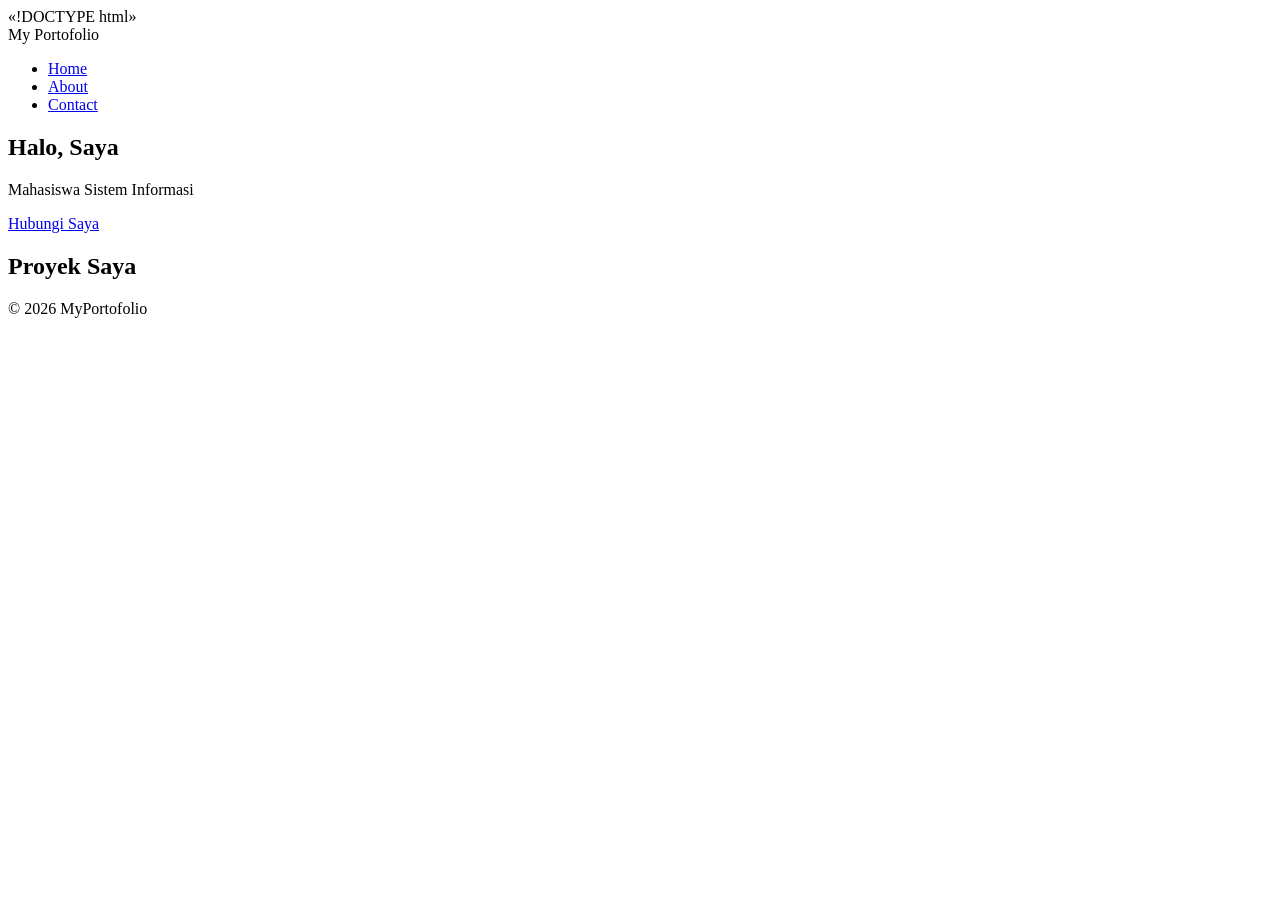
==== portofolio/index.html @ 7e764623 "branch 1" ====
«!DOCTYPE html»
<html lang-iid">

<head>
    <meta charset="UTF-8">
    <meta name="viewport" content="width=device-width, initial-scale=1.0">
    <title>Portofolio Saya</title>
    <link rel="stylesheet" href="css/style.css">
</head>

<body>
    <!-- Navigasi -->
    <nav>
        <div class="container">
            <div class="logo">My Portofolio</div>
            <ul class="nav-links">
                <li><a href="index.html" class="active">Home</a></li>
                <li><a href="about.html">About</a></li>
                <li><a href="contact.html">Contact</a></li>
            </ul>
        </div>
    </nav>
    <!-- Hero Section -->
    <section class="hero">
        <div class="container">
            <div class="hero-content">
                <h1>Halo, Saya <span id="typing-text"></span></h1>
                <p>Mahasiswa Sistem Informasi</p>
                <a href="contact.html" class="btn">Hubungi Saya</a>
            </div>
        </div>
    </section>
    <!-- Proyek Saya -->
    <section class="projects">
        <div class="container">
            <h2>Proyek Saya</h2>
            <div class="project-grid" id="project-grid">
                <!-- Data proyek akan diisi otomatis oleh JavaScript -->
            </div>
        </div>
    </section>
    <!-- Footer -->
    <footer>
        <p>&copy; 2026 MyPortofolio</p>
    </footer>
    <script src="js/main.js"></script>
</body>

</html>
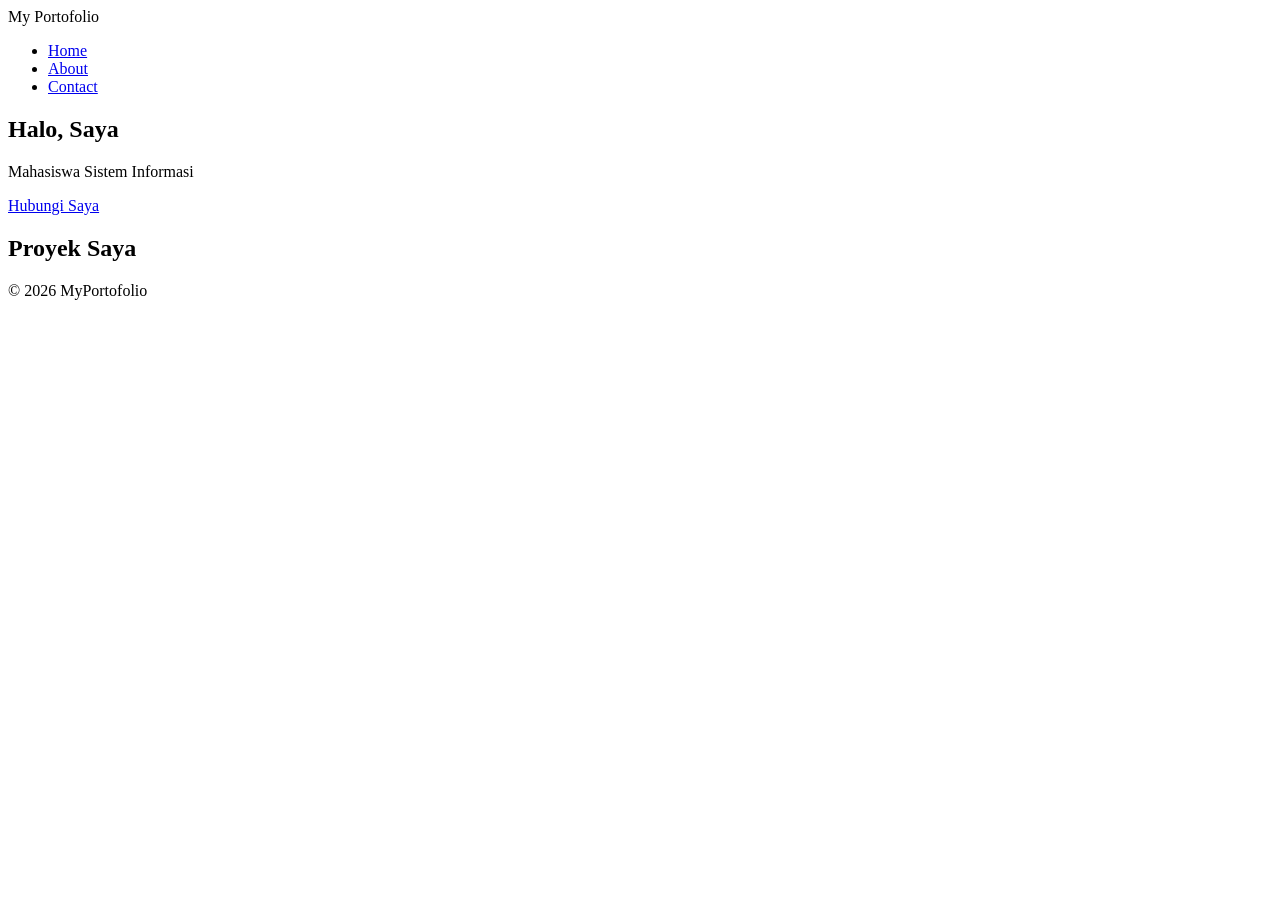
==== commit 6038f045: "update 1" ====
--- a/portofolio/index.html
+++ b/portofolio/index.html
@@ -1,18 +1,22 @@
-«!DOCTYPE html»
-<html lang-iid">
+<!DOCTYPE html>
+
+<html lang="id">
 
 <head>
     <meta charset="UTF-8">
     <meta name="viewport" content="width=device-width, initial-scale=1.0">
     <title>Portofolio Saya</title>
-    <link rel="stylesheet" href="css/style.css">
+
+    <link rel="stylesheet" href="css/script.css">
 </head>
 
 <body>
+
     <!-- Navigasi -->
     <nav>
         <div class="container">
             <div class="logo">My Portofolio</div>
+
             <ul class="nav-links">
                 <li><a href="index.html" class="active">Home</a></li>
                 <li><a href="about.html">About</a></li>
@@ -20,6 +24,7 @@
             </ul>
         </div>
     </nav>
+
     <!-- Hero Section -->
     <section class="hero">
         <div class="container">
@@ -30,20 +35,25 @@
             </div>
         </div>
     </section>
+
     <!-- Proyek Saya -->
     <section class="projects">
         <div class="container">
             <h2>Proyek Saya</h2>
+
             <div class="project-grid" id="project-grid">
                 <!-- Data proyek akan diisi otomatis oleh JavaScript -->
             </div>
         </div>
     </section>
+
     <!-- Footer -->
     <footer>
         <p>&copy; 2026 MyPortofolio</p>
     </footer>
+
     <script src="js/main.js"></script>
+
 </body>
 
 </html>
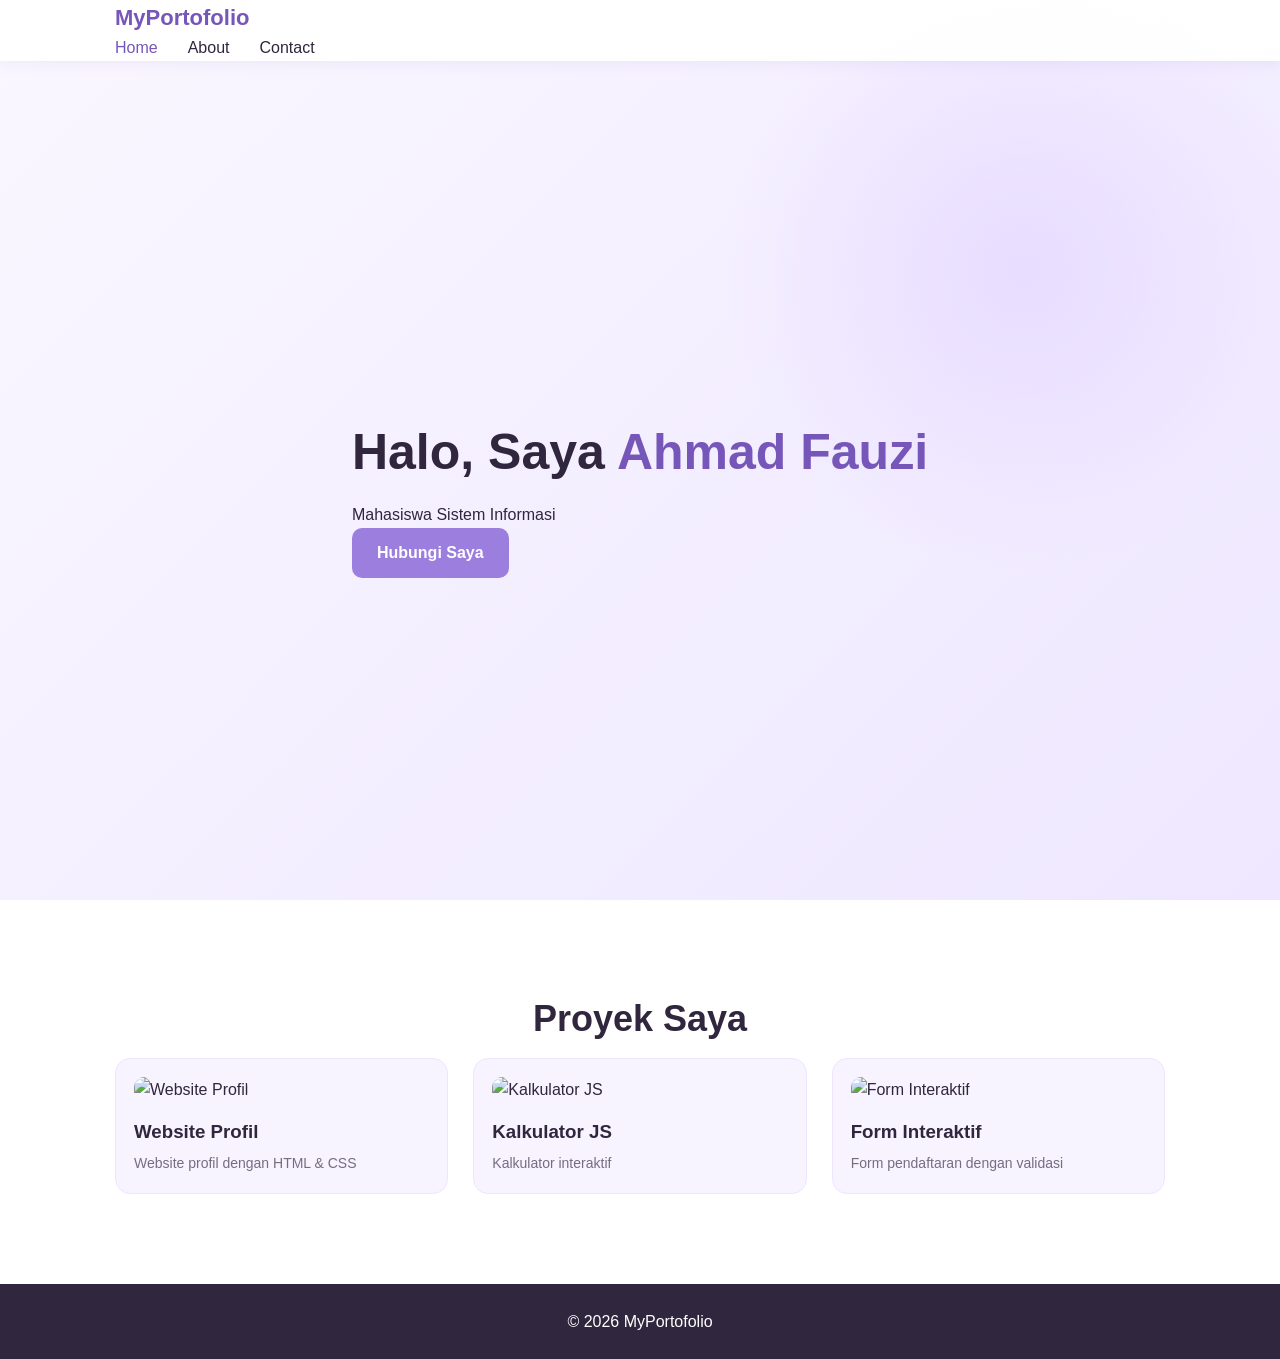
==== commit fd477d2b: "Branch 1" ====
--- a/portofolio/index.html
+++ b/portofolio/index.html
@@ -3,53 +3,85 @@
 <html lang="id">
 
 <head>
+
     <meta charset="UTF-8">
+
     <meta name="viewport" content="width=device-width, initial-scale=1.0">
+
     <title>Portofolio Saya</title>
 
-    <link rel="stylesheet" href="css/script.css">
+    <link rel="stylesheet" href="css/style.css">
+
 </head>
 
 <body>
 
     <!-- Navigasi -->
+
     <nav>
+
         <div class="container">
-            <div class="logo">My Portofolio</div>
+
+            <div class="logo">MyPortofolio</div>
 
             <ul class="nav-links">
+
                 <li><a href="index.html" class="active">Home</a></li>
+
                 <li><a href="about.html">About</a></li>
+
                 <li><a href="contact.html">Contact</a></li>
+
             </ul>
+
         </div>
+
     </nav>
 
     <!-- Hero Section -->
+
     <section class="hero">
+
         <div class="container">
+
             <div class="hero-content">
+
                 <h1>Halo, Saya <span id="typing-text"></span></h1>
+
                 <p>Mahasiswa Sistem Informasi</p>
+
                 <a href="contact.html" class="btn">Hubungi Saya</a>
+
             </div>
+
         </div>
+
     </section>
 
     <!-- Proyek Saya -->
+
     <section class="projects">
+
         <div class="container">
+
             <h2>Proyek Saya</h2>
 
             <div class="project-grid" id="project-grid">
+
                 <!-- Data proyek akan diisi otomatis oleh JavaScript -->
+
             </div>
+
         </div>
+
     </section>
 
     <!-- Footer -->
+
     <footer>
+
         <p>&copy; 2026 MyPortofolio</p>
+
     </footer>
 
     <script src="js/main.js"></script>
--- a/portofolio/css/style.css
+++ b/portofolio/css/style.css
@@ -0,0 +1,469 @@
+/* =========================
+   RESET
+========================= */
+
+* {
+    margin: 0;
+    padding: 0;
+    box-sizing: border-box;
+}
+
+
+/* ======================
+   VARIABLES
+========================= */
+
+:root {
+    --primary: #9b7ede;
+    --primary-dark: #7656b8;
+
+    --purple-light: #eee7ff;
+    --purple-soft: #f7f3ff;
+
+    --dark: #30263d;
+    --gray: #756d80;
+
+    --white: #ffffff;
+    --light: #faf8ff;
+
+    --shadow: 0 10px 30px rgba(130, 96, 180, 0.12);
+}
+
+
+/* =========================
+   BODY
+========================= */
+
+body {
+    font-family: 'Segoe UI', sans-serif;
+    background: var(--light);
+    color: var(--dark);
+    line-height: 1.6;
+
+    transition: 0.3s;
+}
+
+.container {
+    max-width: 1100px;
+    margin: auto;
+    padding: 0 25px;
+}
+
+
+/* =========================
+   NAVIGATION
+========================= */
+
+nav {
+    background: rgba(255, 255, 255, 0.95);
+    box-shadow: 0 2px 15px rgba(100, 70, 150, 0.08);
+
+    position: fixed;
+    width: 100%;
+    top: 0;
+
+    z-index: 100;
+}
+
+.nav-container {
+    display: flex;
+    justify-content: space-between;
+    align-items: center;
+
+    padding-top: 15px;
+    padding-bottom: 15px;
+}
+
+.logo {
+    font-size: 22px;
+    font-weight: 700;
+    color: var(--primary-dark);
+}
+
+.nav-links {
+    display: flex;
+    list-style: none;
+    gap: 30px;
+}
+
+.nav-links a {
+    text-decoration: none;
+    color: var(--dark);
+    font-weight: 500;
+
+    transition: 0.3s;
+}
+
+.nav-links a:hover,
+.nav-links a.active {
+    color: var(--primary-dark);
+}
+
+
+/* =========================
+   THEME BUTTON
+========================= */
+
+.theme-btn {
+    border: none;
+    background: var(--purple-light);
+
+    width: 40px;
+    height: 40px;
+
+    border-radius: 50%;
+    cursor: pointer;
+
+    font-size: 17px;
+
+    transition: 0.3s;
+}
+
+.theme-btn:hover {
+    transform: rotate(15deg) scale(1.05);
+}
+
+
+/* =========================
+   HERO
+========================= */
+
+.hero {
+    min-height: 100vh;
+
+    padding-top: 100px;
+
+    background:
+        radial-gradient(circle at 80% 30%, #e8dcff 0, transparent 25%),
+        linear-gradient(135deg, #faf7ff, #eee7ff);
+
+    display: flex;
+    align-items: center;
+}
+
+.hero-container {
+    display: flex;
+    align-items: center;
+    justify-content: space-between;
+
+    gap: 60px;
+}
+
+.hero-content {
+    max-width: 650px;
+}
+
+.hello {
+    color: var(--primary-dark);
+    font-size: 14px;
+    font-weight: 700;
+    letter-spacing: 2px;
+
+    margin-bottom: 15px;
+}
+
+.hero-content h1 {
+    font-size: 50px;
+    line-height: 1.2;
+
+    margin-bottom: 20px;
+}
+
+.hero-content h1 span {
+    color: var(--primary-dark);
+}
+
+.description {
+    color: var(--gray);
+    max-width: 550px;
+
+    margin-bottom: 30px;
+}
+
+
+/* =========================
+   BUTTON
+========================= */
+
+.hero-buttons {
+    display: flex;
+    gap: 15px;
+}
+
+.btn,
+.btn-outline {
+    display: inline-block;
+
+    padding: 12px 25px;
+
+    border-radius: 10px;
+
+    text-decoration: none;
+    font-weight: 600;
+
+    transition: 0.3s;
+}
+
+.btn {
+    background: var(--primary);
+    color: white;
+}
+
+.btn:hover {
+    background: var(--primary-dark);
+    transform: translateY(-3px);
+    box-shadow: var(--shadow);
+}
+
+.btn-outline {
+    border: 2px solid var(--primary);
+    color: var(--primary-dark);
+}
+
+.btn-outline:hover {
+    background: var(--primary);
+    color: white;
+}
+
+
+/* =========================
+   HERO DECORATION
+========================= */
+
+.hero-decoration {
+    display: flex;
+    justify-content: center;
+    align-items: center;
+}
+
+.circle {
+    width: 230px;
+    height: 230px;
+
+    border-radius: 50%;
+
+    background: linear-gradient(
+        135deg,
+        #cbb5f5,
+        #a98cdd
+    );
+
+    display: flex;
+    justify-content: center;
+    align-items: center;
+
+    font-size: 75px;
+
+    box-shadow:
+        0 20px 50px rgba(120, 80, 180, 0.2);
+
+    animation: floating 3s ease-in-out infinite;
+}
+
+@keyframes floating {
+
+    0% {
+        transform: translateY(0);
+    }
+
+    50% {
+        transform: translateY(-12px);
+    }
+
+    100% {
+        transform: translateY(0);
+    }
+}
+
+
+/* =========================
+   PROJECT
+========================= */
+
+.projects {
+    padding: 90px 0;
+
+    background: white;
+}
+
+.section-label {
+    text-align: center;
+
+    color: var(--primary);
+    font-size: 13px;
+    font-weight: 700;
+
+    letter-spacing: 2px;
+}
+
+.projects h2 {
+    text-align: center;
+
+    font-size: 36px;
+
+    margin-bottom: 10px;
+}
+
+.section-description {
+    text-align: center;
+
+    max-width: 600px;
+
+    margin: 0 auto 40px;
+
+    color: var(--gray);
+}
+
+
+/* =========================
+   PROJECT CARD
+========================= */
+
+.project-grid {
+    display: grid;
+
+    grid-template-columns:
+        repeat(auto-fit, minmax(280px, 1fr));
+
+    gap: 25px;
+}
+
+.project-card {
+    background: var(--purple-soft);
+
+    border: 1px solid #eee5ff;
+
+    border-radius: 15px;
+
+    padding: 18px;
+
+    cursor: pointer;
+
+    transition: 0.3s;
+}
+
+.project-card:hover {
+    transform: translateY(-8px);
+
+    box-shadow: var(--shadow);
+
+    border-color: #d8c8f5;
+}
+
+.project-card img {
+    width: 100%;
+    height: 180px;
+
+    object-fit: cover;
+
+    border-radius: 10px;
+
+    margin-bottom: 15px;
+}
+
+.project-card h3 {
+    color: var(--dark);
+
+    margin-bottom: 5px;
+}
+
+.project-card p {
+    color: var(--gray);
+
+    font-size: 14px;
+}
+
+
+/* =========================
+   FOOTER
+========================= */
+
+footer {
+    background: #30263d;
+
+    color: white;
+
+    text-align: center;
+
+    padding: 25px;
+}
+
+
+/* =========================
+   DARK MODE
+========================= */
+
+body.dark {
+    --dark: #f5f0ff;
+    --gray: #c8bdd6;
+
+    --light: #211b2a;
+    --white: #2b2335;
+
+    --purple-soft: #30273a;
+
+    background: #211b2a;
+}
+
+body.dark nav {
+    background: rgba(43, 35, 53, 0.97);
+}
+
+body.dark .nav-links a {
+    color: #eee6fa;
+}
+
+body.dark .hero {
+    background:
+        radial-gradient(circle at 80% 30%, #49345f 0, transparent 25%),
+        #211b2a;
+}
+
+body.dark .projects {
+    background: #292131;
+}
+
+body.dark .project-card {
+    background: #332a3e;
+    border-color: #453852;
+}
+
+
+/* =========================
+   RESPONSIVE
+========================= */
+
+@media (max-width: 700px) {
+
+    .nav-links {
+        gap: 12px;
+    }
+
+    .hero-container {
+        flex-direction: column;
+        text-align: center;
+    }
+
+    .hero-content h1 {
+        font-size: 38px;
+    }
+
+    .description {
+        margin-left: auto;
+        margin-right: auto;
+    }
+
+    .hero-buttons {
+        justify-content: center;
+    }
+
+    .hero-decoration {
+        margin-top: 20px;
+    }
+
+    .circle {
+        width: 170px;
+        height: 170px;
+        font-size: 55px;
+    }
+}
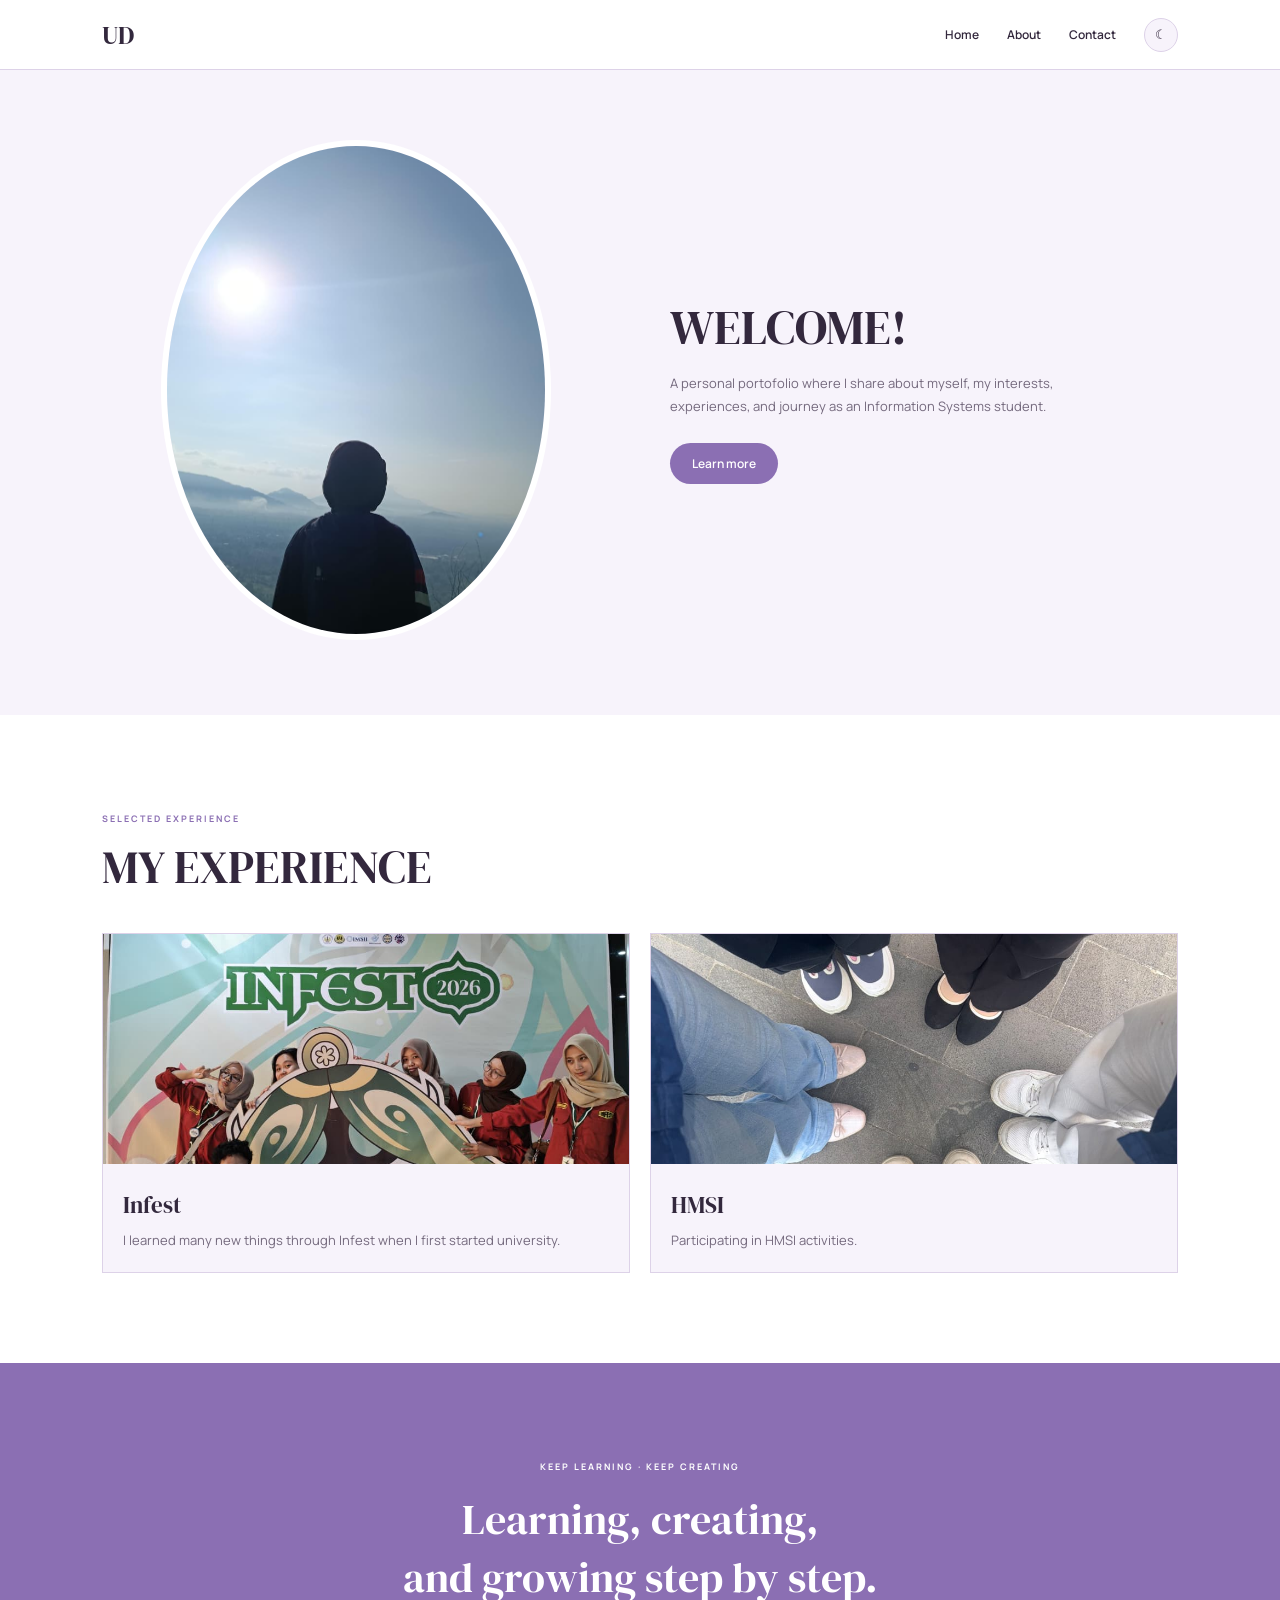
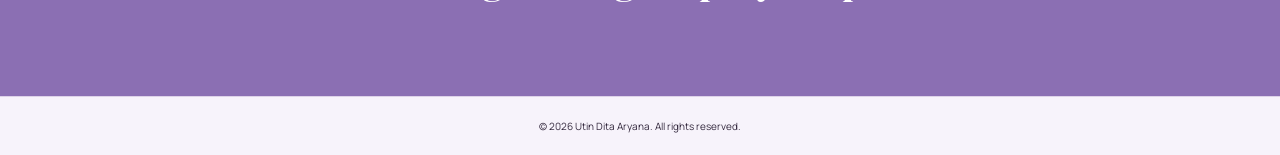
==== commit 69b0dbdd: "Merge branch-baru: Finalisasi portofolio" ====
--- a/portofolio/index.html
+++ b/portofolio/index.html
@@ -1,91 +1,89 @@
 <!DOCTYPE html>
-
 <html lang="id">
-
 <head>
-
-    <meta charset="UTF-8">
-
-    <meta name="viewport" content="width=device-width, initial-scale=1.0">
-
-    <title>Portofolio Saya</title>
-
-    <link rel="stylesheet" href="css/style.css">
-
+<meta charset="UTF-8">
+<meta name="viewport" content="width=device-width,initial-scale=1">
+<title>Utin Dita Aryana | Portfolio</title>
+<link rel="stylesheet" href="css/style.css">
 </head>
 
 <body>
 
-    <!-- Navigasi -->
+<nav>
+  <a href="index.html" class="logo">UD</a>
 
-    <nav>
+  <div class="nav-links">
+    <a href="index.html">Home</a>
+    <a href="about.html">About</a>
+    <a href="contact.html">Contact</a>
+    <button id="theme">☾</button>
+  </div>
+</nav>
 
-        <div class="container">
+<main>
 
-            <div class="logo">MyPortofolio</div>
+  <section class="hero">
 
-            <ul class="nav-links">
+    <div class="hero-image">
+      <img src="images/me.jpeg" alt="Foto profil">
+    </div>
 
-                <li><a href="index.html" class="active">Home</a></li>
+    <div class="hero-text">
 
-                <li><a href="about.html">About</a></li>
+      <h1>WELCOME!</h1>
 
-                <li><a href="contact.html">Contact</a></li>
+      <p>
+       A personal portofolio where I share about myself, my interests, experiences, 
+       and journey as an Information Systems student.
+      </p>
 
-            </ul>
+      <a href="about.html" class="btn">Learn more</a>
 
+    </div>
+
+  </section>
+
+  <section class="experience">
+
+    <div class="section-top">
+      <span class="eyebrow">SELECTED EXPERIENCE</span>
+      <h2>MY EXPERIENCE</h2>
+    </div>
+
+    <div class="experience-grid">
+
+      <article class="experience-card">
+        <img src="images/infest.jpeg" alt="Infest">
+
+        <div class="card-info">
+          <h3>Infest</h3>
+          <p>I learned many new things through Infest when I first started university.</p>
         </div>
+      </article>
 
-    </nav>
+      <article class="experience-card">
+        <img src="images/HMSI.jpeg" alt="MLT">
 
-    <!-- Hero Section -->
+        <div class="card-info">
+          <h3>HMSI</h3>
+          <p>Participating in HMSI activities.</p>
+        </div>
+      </article>
 
-    <section class="hero">
+    </div>
 
-        <div class="container">
+  </section>
 
-            <div class="hero-content">
+  <section class="quote">
+    <span>KEEP LEARNING · KEEP CREATING</span>
+    <h2>Learning, creating,<br>and growing step by step.</h2>
+  </section>
 
-                <h1>Halo, Saya <span id="typing-text"></span></h1>
+</main>
 
-                <p>Mahasiswa Sistem Informasi</p>
+<footer>© 2026 Utin Dita Aryana. All rights reserved.</footer>
 
-                <a href="contact.html" class="btn">Hubungi Saya</a>
-
-            </div>
-
-        </div>
-
-    </section>
-
-    <!-- Proyek Saya -->
-
-    <section class="projects">
-
-        <div class="container">
-
-            <h2>Proyek Saya</h2>
-
-            <div class="project-grid" id="project-grid">
-
-                <!-- Data proyek akan diisi otomatis oleh JavaScript -->
-
-            </div>
-
-        </div>
-
-    </section>
-
-    <!-- Footer -->
-
-    <footer>
-
-        <p>&copy; 2026 MyPortofolio</p>
-
-    </footer>
-
-    <script src="js/main.js"></script>
+<script src="js/main.js"></script>
 
 </body>
-
 </html>
--- a/portofolio/css/style.css
+++ b/portofolio/css/style.css
@@ -1,6 +1,22 @@
-/* =========================
-   RESET
-========================= */
+@import url('https://fonts.googleapis.com/css2?family=DM+Serif+Display&family=Manrope:wght@400;500;600;700&display=swap');
+
+:root {
+    --purple: #8b6fb3;
+    --light: #f7f3fb;
+    --white: #fff;
+    --text: #33283d;
+    --muted: #74697d;
+    --border: #ddd2e8;
+}
+
+body.dark {
+    --purple: #a98bc9;
+    --light: #1d1724;
+    --white: #000;
+    --text: #f1eafa;
+    --muted: #c5b8d1;
+    --border: #392c46;
+}
 
 * {
     margin: 0;
@@ -8,462 +24,274 @@
     box-sizing: border-box;
 }
 
-
-/* ======================
-   VARIABLES
-========================= */
-
-:root {
-    --primary: #9b7ede;
-    --primary-dark: #7656b8;
-
-    --purple-light: #eee7ff;
-    --purple-soft: #f7f3ff;
-
-    --dark: #30263d;
-    --gray: #756d80;
-
-    --white: #ffffff;
-    --light: #faf8ff;
-
-    --shadow: 0 10px 30px rgba(130, 96, 180, 0.12);
-}
-
-
-/* =========================
-   BODY
-========================= */
-
 body {
-    font-family: 'Segoe UI', sans-serif;
-    background: var(--light);
-    color: var(--dark);
-    line-height: 1.6;
-
-    transition: 0.3s;
-}
-
-.container {
-    max-width: 1100px;
-    margin: auto;
-    padding: 0 25px;
-}
-
-
-/* =========================
-   NAVIGATION
-========================= */
+    font-family: 'Manrope', sans-serif;
+    color: var(--text);
+    background: var(--white);
+}
+
+a {
+    text-decoration: none;
+    color: inherit;
+}
 
 nav {
-    background: rgba(255, 255, 255, 0.95);
-    box-shadow: 0 2px 15px rgba(100, 70, 150, 0.08);
-
-    position: fixed;
-    width: 100%;
-    top: 0;
-
-    z-index: 100;
-}
-
-.nav-container {
-    display: flex;
-    justify-content: space-between;
-    align-items: center;
-
-    padding-top: 15px;
-    padding-bottom: 15px;
-}
-
-.logo {
-    font-size: 22px;
-    font-weight: 700;
-    color: var(--primary-dark);
-}
-
-.nav-links {
-    display: flex;
-    list-style: none;
-    gap: 30px;
-}
-
-.nav-links a {
-    text-decoration: none;
-    color: var(--dark);
-    font-weight: 500;
-
-    transition: 0.3s;
-}
-
-.nav-links a:hover,
-.nav-links a.active {
-    color: var(--primary-dark);
-}
-
-
-/* =========================
-   THEME BUTTON
-========================= */
-
-.theme-btn {
-    border: none;
-    background: var(--purple-light);
-
-    width: 40px;
-    height: 40px;
-
-    border-radius: 50%;
-    cursor: pointer;
-
-    font-size: 17px;
-
-    transition: 0.3s;
-}
-
-.theme-btn:hover {
-    transform: rotate(15deg) scale(1.05);
-}
-
-
-/* =========================
-   HERO
-========================= */
-
-.hero {
-    min-height: 100vh;
-
-    padding-top: 100px;
-
-    background:
-        radial-gradient(circle at 80% 30%, #e8dcff 0, transparent 25%),
-        linear-gradient(135deg, #faf7ff, #eee7ff);
-
-    display: flex;
-    align-items: center;
-}
-
-.hero-container {
+    height: 70px;
+    padding: 0 8%;
     display: flex;
     align-items: center;
     justify-content: space-between;
-
+    background: var(--white);
+    border-bottom: 1px solid var(--border);
+    position: sticky;
+    top: 0;
+    z-index: 10;
+}
+
+.logo {
+    font: 25px 'DM Serif Display', serif;
+}
+
+.nav-links {
+    display: flex;
+    align-items: center;
+    gap: 28px;
+}
+
+.nav-links a {
+    font-size: 12px;
+    font-weight: 600;
+}
+
+.nav-links a:hover {
+    color: var(--purple);
+}
+
+#theme {
+    width: 34px;
+    height: 34px;
+    border: 1px solid var(--border);
+    border-radius: 50%;
+    background: var(--light);
+    color: var(--text);
+    cursor: pointer;
+}
+
+.hero {
+    min-height: 520px;
+    padding: 70px 8%;
+    display: grid;
+    grid-template-columns: 1fr 1fr;
+    align-items: center;
     gap: 60px;
-}
-
-.hero-content {
-    max-width: 650px;
-}
-
-.hello {
-    color: var(--primary-dark);
-    font-size: 14px;
+    background: var(--light);
+}
+
+.hero-image {
+    text-align: center;
+}
+
+.hero-image img {
+    width: 390px;
+    height: 500px;
+    object-fit: cover;
+    border-radius: 50%;
+    border: 6px solid var(--white);
+}
+
+.hero-text {
+    max-width: 500px;
+}
+
+.hero h1 {
+    margin-bottom: 18px;
+    font: 48px/1.1 'DM Serif Display', serif;
+}
+
+.hero p {
+    max-width: 430px;
+    margin-bottom: 25px;
+    color: var(--muted);
+    font-size: 13px;
+    line-height: 1.8;
+}
+
+.btn {
+    display: inline-block;
+    padding: 12px 22px;
+    border-radius: 25px;
+    background: var(--purple);
+    color: var(--white);
+    font-size: 12px;
+    font-weight: 600;
+}
+
+.experience {
+    padding: 90px 8%;
+}
+
+.eyebrow {
+    color: var(--purple);
+    font-size: 9px;
     font-weight: 700;
     letter-spacing: 2px;
-
-    margin-bottom: 15px;
-}
-
-.hero-content h1 {
-    font-size: 50px;
-    line-height: 1.2;
-
-    margin-bottom: 20px;
-}
-
-.hero-content h1 span {
-    color: var(--primary-dark);
-}
-
-.description {
-    color: var(--gray);
-    max-width: 550px;
-
-    margin-bottom: 30px;
-}
-
-
-/* =========================
-   BUTTON
-========================= */
-
-.hero-buttons {
-    display: flex;
-    gap: 15px;
-}
-
-.btn,
-.btn-outline {
-    display: inline-block;
-
-    padding: 12px 25px;
-
-    border-radius: 10px;
-
-    text-decoration: none;
-    font-weight: 600;
-
+}
+
+.section-top h2,
+.page h1 {
+    margin: 8px 0 35px;
+    font: 46px 'DM Serif Display', serif;
+}
+
+.experience-grid {
+    display: grid;
+    grid-template-columns: repeat(2, 1fr);
+    gap: 20px;
+}
+
+.experience-card {
+    overflow: hidden;
+    background: var(--light);
+    border: 1px solid var(--border);
     transition: 0.3s;
 }
 
-.btn {
-    background: var(--primary);
-    color: white;
-}
-
-.btn:hover {
-    background: var(--primary-dark);
+.experience-card:hover {
     transform: translateY(-3px);
-    box-shadow: var(--shadow);
-}
-
-.btn-outline {
-    border: 2px solid var(--primary);
-    color: var(--primary-dark);
-}
-
-.btn-outline:hover {
-    background: var(--primary);
-    color: white;
-}
-
-
-/* =========================
-   HERO DECORATION
-========================= */
-
-.hero-decoration {
-    display: flex;
-    justify-content: center;
-    align-items: center;
-}
-
-.circle {
-    width: 230px;
+}
+
+.experience-card img {
+    width: 100%;
     height: 230px;
-
-    border-radius: 50%;
-
-    background: linear-gradient(
-        135deg,
-        #cbb5f5,
-        #a98cdd
-    );
-
-    display: flex;
-    justify-content: center;
-    align-items: center;
-
-    font-size: 75px;
-
-    box-shadow:
-        0 20px 50px rgba(120, 80, 180, 0.2);
-
-    animation: floating 3s ease-in-out infinite;
-}
-
-@keyframes floating {
-
-    0% {
-        transform: translateY(0);
-    }
-
-    50% {
-        transform: translateY(-12px);
-    }
-
-    100% {
-        transform: translateY(0);
-    }
-}
-
-
-/* =========================
-   PROJECT
-========================= */
-
-.projects {
-    padding: 90px 0;
-
-    background: white;
-}
-
-.section-label {
+    object-fit: cover;
+}
+
+.card-info {
+    padding: 20px;
+}
+
+.card-info h3 {
+    margin-bottom: 8px;
+    font: 23px 'DM Serif Display', serif;
+}
+
+.card-info p,
+.about-box p,
+.contact-intro {
+    color: var(--muted);
+    font-size: 13px;
+    line-height: 1.8;
+}
+
+.quote {
+    padding: 90px 8%;
+    background: var(--purple);
+    color: var(--white);
     text-align: center;
-
-    color: var(--primary);
-    font-size: 13px;
-    font-weight: 700;
-
+}
+
+.quote span {
+    font-size: 9px;
+    font-weight: 700;
     letter-spacing: 2px;
 }
 
-.projects h2 {
+.quote h2 {
+    margin-top: 15px;
+    font: 42px 'DM Serif Display', serif;
+}
+
+footer {
+    padding: 22px;
+    background: var(--light);
+    border-top: 1px solid var(--border);
     text-align: center;
-
-    font-size: 36px;
-
-    margin-bottom: 10px;
-}
-
-.section-description {
-    text-align: center;
-
-    max-width: 600px;
-
-    margin: 0 auto 40px;
-
-    color: var(--gray);
-}
-
-
-/* =========================
-   PROJECT CARD
-========================= */
-
-.project-grid {
-    display: grid;
-
-    grid-template-columns:
-        repeat(auto-fit, minmax(280px, 1fr));
-
-    gap: 25px;
-}
-
-.project-card {
-    background: var(--purple-soft);
-
-    border: 1px solid #eee5ff;
-
-    border-radius: 15px;
-
-    padding: 18px;
-
-    cursor: pointer;
-
-    transition: 0.3s;
-}
-
-.project-card:hover {
-    transform: translateY(-8px);
-
-    box-shadow: var(--shadow);
-
-    border-color: #d8c8f5;
-}
-
-.project-card img {
+    font-size: 10px;
+}
+
+.page {
+    min-height: 650px;
+    padding: 100px 10%;
+    background: var(--light);
+}
+
+.page h1 {
+    font-size: 60px;
+}
+
+.about-box {
+    max-width: 850px;
+    padding: 40px;
+    background: var(--white);
+    border: 1px solid var(--border);
+}
+
+.about-label {
+    display: block;
+    margin-bottom: 25px;
+    color: var(--purple);
+    font-size: 9px;
+    font-weight: 700;
+    letter-spacing: 2px;
+}
+
+form {
+    max-width: 580px;
+    margin-top: 35px;
+}
+
+label {
+    display: block;
+    margin-bottom: 7px;
+    font-size: 11px;
+    font-weight: 700;
+}
+
+input,
+textarea {
     width: 100%;
-    height: 180px;
-
-    object-fit: cover;
-
-    border-radius: 10px;
-
-    margin-bottom: 15px;
-}
-
-.project-card h3 {
-    color: var(--dark);
-
-    margin-bottom: 5px;
-}
-
-.project-card p {
-    color: var(--gray);
-
-    font-size: 14px;
-}
-
-
-/* =========================
-   FOOTER
-========================= */
-
-footer {
-    background: #30263d;
-
-    color: white;
-
-    text-align: center;
-
-    padding: 25px;
-}
-
-
-/* =========================
-   DARK MODE
-========================= */
-
-body.dark {
-    --dark: #f5f0ff;
-    --gray: #c8bdd6;
-
-    --light: #211b2a;
-    --white: #2b2335;
-
-    --purple-soft: #30273a;
-
-    background: #211b2a;
-}
-
-body.dark nav {
-    background: rgba(43, 35, 53, 0.97);
-}
-
-body.dark .nav-links a {
-    color: #eee6fa;
-}
-
-body.dark .hero {
-    background:
-        radial-gradient(circle at 80% 30%, #49345f 0, transparent 25%),
-        #211b2a;
-}
-
-body.dark .projects {
-    background: #292131;
-}
-
-body.dark .project-card {
-    background: #332a3e;
-    border-color: #453852;
-}
-
-
-/* =========================
-   RESPONSIVE
-========================= */
+    padding: 13px;
+    margin-bottom: 18px;
+    border: 1px solid var(--border);
+    border-radius: 6px;
+    background: var(--white);
+    color: var(--text);
+    font: 13px 'Manrope', sans-serif;
+}
+
+textarea {
+    height: 140px;
+    resize: none;
+}
 
 @media (max-width: 700px) {
+    .hero {
+        grid-template-columns: 1fr;
+        padding: 60px 8%;
+    }
+
+    .hero-image img {
+        width: 280px;
+        height: 380px;
+    }
+
+    .hero h1 {
+        font-size: 40px;
+    }
+
+    .experience-grid {
+        grid-template-columns: 1fr;
+    }
 
     .nav-links {
         gap: 12px;
     }
 
-    .hero-container {
-        flex-direction: column;
-        text-align: center;
-    }
-
-    .hero-content h1 {
-        font-size: 38px;
-    }
-
-    .description {
-        margin-left: auto;
-        margin-right: auto;
-    }
-
-    .hero-buttons {
-        justify-content: center;
-    }
-
-    .hero-decoration {
-        margin-top: 20px;
-    }
-
-    .circle {
-        width: 170px;
-        height: 170px;
-        font-size: 55px;
+    .page h1 {
+        font-size: 50px;
+    }
+
+    .quote h2 {
+        font-size: 32px;
     }
 }
